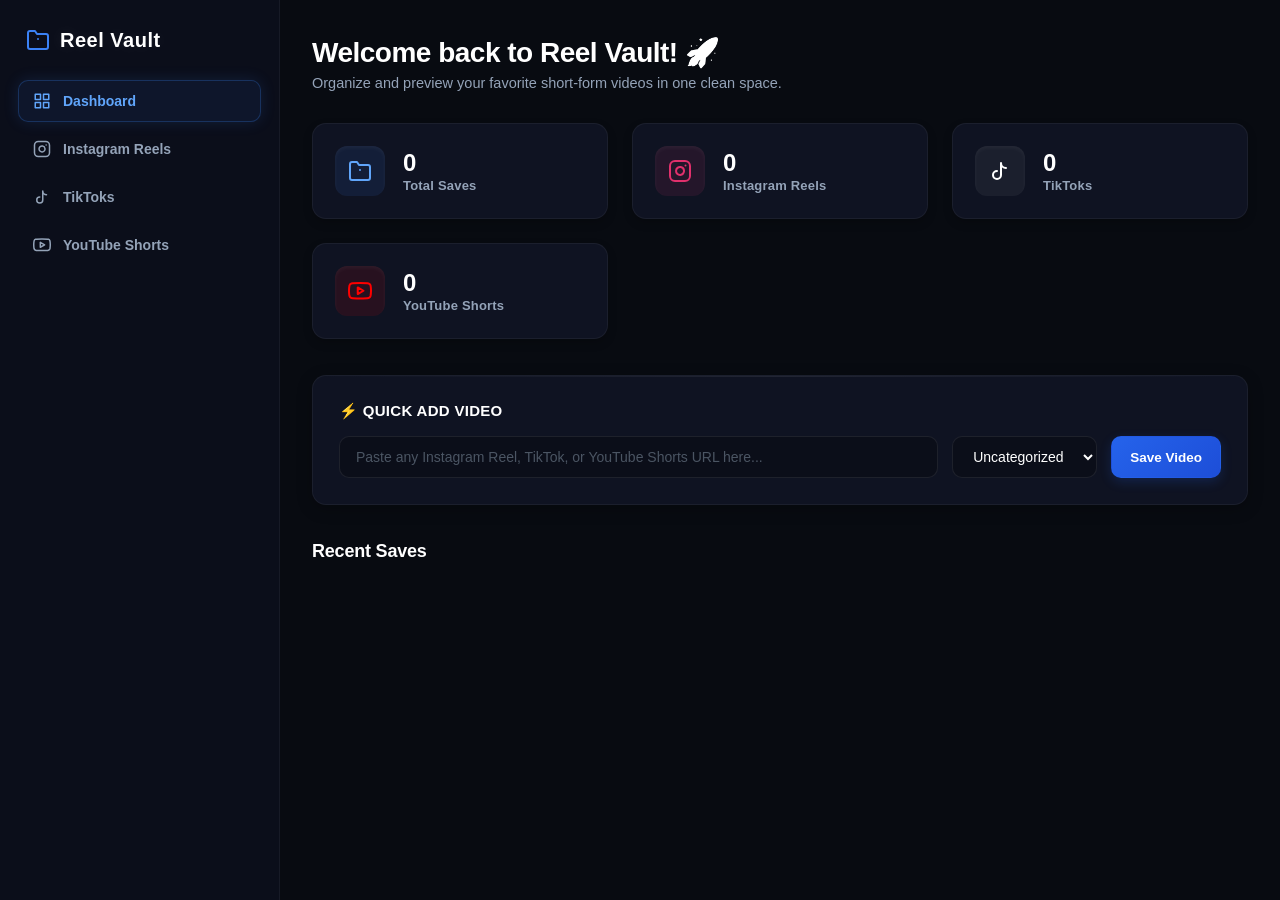
==== index.html @ d4c1bb8c "Initial commit" ====
<!DOCTYPE html>
<html lang="en">
<head>
    <meta charset="UTF-8">
    <meta name="viewport" content="width=device-width, initial-scale=1.0">
    <title>Reel Vault - Dashboard</title>
    <!-- Link to our external CSS file -->
    <link rel="stylesheet" href="style.css">
</head>
<body data-page="dashboard">

    <!-- LEFT SIDEBAR -->
    <aside id="sidebar-navigation">
        <h1>
            <span class="icon" style="color: var(--accent-blue);">
                <svg viewBox="0 0 24 24" width="24" height="24" stroke="currentColor" stroke-width="2" fill="none" stroke-linecap="round" stroke-linejoin="round"><path d="M22 19a2 2 0 0 1-2 2H4a2 2 0 0 1-2-2V5a2 2 0 0 1 2-2h5l2 3h9a2 2 0 0 1 2 2z"></path><path d="M12 11h.01"></path></svg>
            </span>
            Reel Vault
        </h1>
        
        <!-- Navigation Tabs -->
        <nav class="nav-tabs">
            <a href="index.html" class="nav-item active" id="tab-dashboard">
                <span class="icon"><svg viewBox="0 0 24 24" width="18" height="18" stroke="currentColor" stroke-width="2" fill="none" stroke-linecap="round" stroke-linejoin="round"><rect x="3" y="3" width="7" height="7"></rect><rect x="14" y="3" width="7" height="7"></rect><rect x="14" y="14" width="7" height="7"></rect><rect x="3" y="14" width="7" height="7"></rect></svg></span>
                Dashboard
            </a>
            <a href="instagram.html" class="nav-item" id="tab-instagram">
                <span class="icon"><svg viewBox="0 0 24 24" width="18" height="18" stroke="currentColor" stroke-width="2" fill="none" stroke-linecap="round" stroke-linejoin="round"><rect x="2" y="2" width="20" height="20" rx="5" ry="5"></rect><path d="M16 11.37A4 4 0 1 1 12.63 8 4 4 0 0 1 16 11.37z"></path><line x1="17.5" y1="6.5" x2="17.51" y2="6.5"></line></svg></span>
                Instagram Reels
            </a>
            <a href="tiktok.html" class="nav-item" id="tab-tiktok">
                <span class="icon"><svg viewBox="0 0 24 24" width="18" height="18" stroke="currentColor" stroke-width="2" fill="none" stroke-linecap="round" stroke-linejoin="round"><path d="M9 12a4 4 0 1 0 4 4V4a5 5 0 0 0 5 5"></path></svg></span>
                TikToks
            </a>
            <a href="youtube.html" class="nav-item" id="tab-youtube">
                <span class="icon"><svg viewBox="0 0 24 24" width="18" height="18" stroke="currentColor" stroke-width="2" fill="none" stroke-linecap="round" stroke-linejoin="round"><path d="M22.54 6.42a2.78 2.78 0 0 0-1.94-2C18.88 4 12 4 12 4s-6.88 0-8.6.46a2.78 2.78 0 0 0-1.94 2A29 29 0 0 0 1 11.75a29 29 0 0 0 .46 5.33A2.78 2.78 0 0 0 3.4 19c1.72.46 8.6.46 8.6.46s6.88 0 8.6-.46a2.78 2.78 0 0 0 1.94-2 29 29 0 0 0 .46-5.33 29 29 0 0 0-.46-5.33z"></path><polygon points="9.75 15.02 15.5 11.75 9.75 8.48 9.75 15.02"></polygon></svg></span>
                YouTube Shorts
            </a>
        </nav>
    </aside>

    <!-- MAIN CONTENT -->
    <main id="main-content-area">
        
        <div class="dashboard-container">
            <!-- HEADER -->
            <header class="dashboard-header">
                <h1 class="dashboard-title">Welcome back to Reel Vault! 🚀</h1>
                <p class="dashboard-subtitle">Organize and preview your favorite short-form videos in one clean space.</p>
            </header>

            <!-- STATS GRID -->
            <section class="stats-grid">
                <div class="stat-card" onclick="window.location.href='index.html'">
                    <div class="stat-icon total"><span class="icon"><svg viewBox="0 0 24 24" width="24" height="24" stroke="currentColor" stroke-width="2" fill="none" stroke-linecap="round" stroke-linejoin="round"><path d="M22 19a2 2 0 0 1-2 2H4a2 2 0 0 1-2-2V5a2 2 0 0 1 2-2h5l2 3h9a2 2 0 0 1 2 2z"></path><path d="M12 11h.01"></path></svg></span></div>
                    <div class="stat-info">
                        <h3 id="stat-total-count">0</h3>
                        <p>Total Saves</p>
                    </div>
                </div>
                <div class="stat-card" style="cursor: pointer;" onclick="window.location.href='instagram.html'">
                    <div class="stat-icon instagram"><span class="icon"><svg viewBox="0 0 24 24" width="24" height="24" stroke="currentColor" stroke-width="2" fill="none" stroke-linecap="round" stroke-linejoin="round"><rect x="2" y="2" width="20" height="20" rx="5" ry="5"></rect><path d="M16 11.37A4 4 0 1 1 12.63 8 4 4 0 0 1 16 11.37z"></path><line x1="17.5" y1="6.5" x2="17.51" y2="6.5"></line></svg></span></div>
                    <div class="stat-info">
                        <h3 id="stat-instagram-count">0</h3>
                        <p>Instagram Reels</p>
                    </div>
                </div>
                <div class="stat-card" style="cursor: pointer;" onclick="window.location.href='tiktok.html'">
                    <div class="stat-icon tiktok"><span class="icon"><svg viewBox="0 0 24 24" width="24" height="24" stroke="currentColor" stroke-width="2" fill="none" stroke-linecap="round" stroke-linejoin="round"><path d="M9 12a4 4 0 1 0 4 4V4a5 5 0 0 0 5 5"></path></svg></span></div>
                    <div class="stat-info">
                        <h3 id="stat-tiktok-count">0</h3>
                        <p>TikToks</p>
                    </div>
                </div>
                <div class="stat-card" style="cursor: pointer;" onclick="window.location.href='youtube.html'">
                    <div class="stat-icon youtube"><span class="icon"><svg viewBox="0 0 24 24" width="24" height="24" stroke="currentColor" stroke-width="2" fill="none" stroke-linecap="round" stroke-linejoin="round"><path d="M22.54 6.42a2.78 2.78 0 0 0-1.94-2C18.88 4 12 4 12 4s-6.88 0-8.6.46a2.78 2.78 0 0 0-1.94 2A29 29 0 0 0 1 11.75a29 29 0 0 0 .46 5.33A2.78 2.78 0 0 0 3.4 19c1.72.46 8.6.46 8.6.46s6.88 0 8.6-.46a2.78 2.78 0 0 0 1.94-2 29 29 0 0 0 .46-5.33 29 29 0 0 0-.46-5.33z"></path><polygon points="9.75 15.02 15.5 11.75 9.75 8.48 9.75 15.02"></polygon></svg></span></div>
                    <div class="stat-info">
                        <h3 id="stat-youtube-count">0</h3>
                        <p>YouTube Shorts</p>
                    </div>
                </div>
            </section>

            <!-- QUICK SAVE CARD -->
            <section class="quick-save-card">
                <h3>⚡ Quick Add Video</h3>
                <div class="quick-save-form">
                    <input type="text" id="input-video-url" placeholder="Paste any Instagram Reel, TikTok, or YouTube Shorts URL here...">
                    <select id="select-target-folder">
                        <option value="">Uncategorized</option>
                        <!-- JS will inject folder options here -->
                    </select>
                    <button id="action-save-video" class="btn btn-primary">Save Video</button>
                </div>
            </section>

            <!-- RECENT SAVES SECTION -->
            <section>
                <div class="section-header">
                    <h2 id="recent-saves-title">Recent Saves</h2>
                </div>
                
                <div id="video-grid-container" style="padding: 0;">
                    <div id="video-grid">
                        <!-- JS will inject recent cards here -->
                    </div>
                </div>
            </section>
        </div>

    </main>

    <!-- Modal Overlay -->
    <div id="modal-overlay">
        <div class="modal-content">
            <h3 id="modal-title">Input</h3>
            <input type="text" id="modal-input" class="modal-input" placeholder="Enter value...">
            <div class="modal-actions">
                <button onclick="closeModal()" class="btn">Cancel</button>
                <button id="modal-confirm-btn" class="btn btn-primary">Confirm</button>
            </div>
        </div>
    </div>

    <!-- Link to our external Javascript file -->
    <script src="script.js"></script>
</body>
</html>
---- style.css ----
/* --- MODERN DARK MODE GLOBAL VARIABLES & RESET --- */
:root {
    --bg-color: #080b11;
    --card-bg: #0f1322;
    --sidebar-bg: #0b0e1a;
    --border-color: rgba(255, 255, 255, 0.05);
    --text-primary: #f1f5f9;
    --text-secondary: #94a3b8;
    --accent-blue: #3b82f6;
    --accent-blue-hover: #60a5fa;
    --accent-blue-glow: rgba(59, 130, 246, 0.25);
    --danger-red: #f43f5e;
    --danger-red-glow: rgba(244, 63, 94, 0.25);
    
    --instagram-color: #e1306c;
    --instagram-glow: rgba(225, 48, 108, 0.3);
    --tiktok-color: #00f2fe;
    --tiktok-glow-magenta: rgba(254, 44, 85, 0.25);
    --tiktok-glow-cyan: rgba(0, 242, 254, 0.25);
    --youtube-color: #ff0000;
    --youtube-glow: rgba(255, 0, 0, 0.3);
}

* { box-sizing: border-box; margin: 0; padding: 0; }

body {
    font-family: -apple-system, BlinkMacSystemFont, "Segoe UI", Roboto, Helvetica, Arial, sans-serif;
    background-color: var(--bg-color);
    color: var(--text-primary);
    display: flex;
    height: 100vh;
    overflow: hidden;
}

/* Icon utility class */
.icon {
    display: inline-flex;
    align-items: center;
    justify-content: center;
    vertical-align: middle;
}
.icon svg {
    display: block;
}

/* Custom Scrollbar */
::-webkit-scrollbar {
    width: 6px;
    height: 6px;
}
::-webkit-scrollbar-track {
    background: transparent;
}
::-webkit-scrollbar-thumb {
    background: rgba(255, 255, 255, 0.1);
    border-radius: 10px;
}
::-webkit-scrollbar-thumb:hover {
    background: rgba(255, 255, 255, 0.2);
}

/* --- SIDEBAR --- */
#sidebar-navigation {
    width: 280px;
    background-color: var(--sidebar-bg);
    border-right: 1px solid var(--border-color);
    padding: 28px 18px;
    display: flex;
    flex-direction: column;
    overflow-y: auto;
}

#sidebar-navigation h1 {
    font-size: 20px;
    margin-bottom: 28px;
    font-weight: 800;
    padding-left: 8px;
    color: #ffffff;
    display: flex;
    align-items: center;
    gap: 10px;
    letter-spacing: 0.5px;
    text-shadow: 0 0 15px rgba(255, 255, 255, 0.1);
}

/* --- TABS NAVIGATION --- */
.nav-tabs {
    display: flex;
    flex-direction: column;
    gap: 6px;
    margin-bottom: 20px;
}

.nav-item {
    display: flex;
    align-items: center;
    gap: 12px;
    padding: 11px 14px;
    border-radius: 10px;
    color: var(--text-secondary);
    text-decoration: none;
    font-size: 14px;
    font-weight: 600;
    transition: all 0.25s cubic-bezier(0.4, 0, 0.2, 1);
    border: 1px solid transparent;
}

.nav-item:hover {
    background-color: rgba(255, 255, 255, 0.03);
    color: var(--text-primary);
}

/* Active Navigation Tabs */
.nav-item.active#tab-dashboard {
    background-color: rgba(59, 130, 246, 0.08);
    color: #60a5fa;
    border-color: rgba(59, 130, 246, 0.25);
    box-shadow: 0 0 15px rgba(59, 130, 246, 0.15);
}

.nav-item.active#tab-instagram {
    background-color: rgba(225, 48, 108, 0.08);
    color: #f472b6;
    border-color: rgba(225, 48, 108, 0.25);
    box-shadow: 0 0 15px rgba(225, 48, 108, 0.15);
}

.nav-item.active#tab-tiktok {
    background-color: rgba(0, 242, 254, 0.05);
    color: #22d3ee;
    border-color: rgba(0, 242, 254, 0.2);
    box-shadow: 0 0 15px rgba(0, 242, 254, 0.15);
}

.nav-item.active#tab-youtube {
    background-color: rgba(255, 0, 0, 0.06);
    color: #f87171;
    border-color: rgba(255, 0, 0, 0.25);
    box-shadow: 0 0 15px rgba(255, 0, 0, 0.15);
}

.sidebar-divider {
    border: none;
    border-top: 1px solid var(--border-color);
    margin: 16px 0;
}

/* --- FOLDER SECTION HEADER --- */
.sidebar-folders-header {
    display: flex;
    justify-content: space-between;
    align-items: center;
    margin-bottom: 14px;
    padding: 0 8px;
}

.sidebar-folders-header h2 {
    font-size: 11px;
    text-transform: uppercase;
    letter-spacing: 1.2px;
    color: var(--text-secondary);
    font-weight: 700;
}

.btn-new-folder-sm {
    background: none;
    border: none;
    color: var(--accent-blue-hover);
    cursor: pointer;
    font-size: 12px;
    font-weight: 700;
    transition: all 0.2s;
}

.btn-new-folder-sm:hover {
    color: #ffffff;
    text-shadow: 0 0 8px rgba(255, 255, 255, 0.4);
    text-decoration: none;
}

/* --- FOLDER LIST --- */
#sidebar-folder-collection {
    display: flex;
    flex-direction: column;
    gap: 4px;
}

.folder-item {
    padding: 10px 14px;
    border-radius: 8px;
    cursor: pointer;
    font-size: 13.5px;
    font-weight: 600;
    display: flex;
    justify-content: space-between;
    align-items: center;
    transition: all 0.2s ease;
    color: var(--text-secondary);
    border: 1px solid transparent;
}

.folder-item:hover { 
    background-color: rgba(255, 255, 255, 0.02); 
    color: var(--text-primary);
}

.folder-item.active { 
    background-color: rgba(34, 197, 94, 0.08); 
    color: #4ade80; 
    font-weight: 700;
    border-color: rgba(34, 197, 94, 0.2);
    box-shadow: 0 0 15px rgba(34, 197, 94, 0.1);
}

.folder-item .folder-name-container {
    display: flex;
    align-items: center;
    gap: 8px;
    overflow: hidden;
    text-overflow: ellipsis;
    white-space: nowrap;
}

.folder-item .delete-folder-btn {
    display: none;
    background: none;
    border: none;
    color: var(--danger-red);
    cursor: pointer;
    font-size: 16px;
    padding: 0 4px;
    transition: color 0.15s;
}
.folder-item:hover .delete-folder-btn { display: block; }
.folder-item .delete-folder-btn:hover { color: #ff6b8b; }

/* --- GLOBAL BUTTONS --- */
.btn {
    padding: 11px 18px;
    border-radius: 10px;
    border: 1px solid transparent;
    font-size: 13.5px;
    font-weight: 700;
    cursor: pointer;
    transition: all 0.25s cubic-bezier(0.4, 0, 0.2, 1);
    display: inline-flex;
    align-items: center;
    justify-content: center;
}

.btn-primary {
    background: linear-gradient(135deg, #2563eb 0%, #1d4ed8 100%);
    color: white;
    box-shadow: 0 4px 12px rgba(37, 99, 235, 0.2);
}

.btn-primary:hover { 
    background: linear-gradient(135deg, #3b82f6 0%, #2563eb 100%);
    transform: translateY(-1px);
    box-shadow: 0 4px 15px rgba(37, 99, 235, 0.45);
}

/* --- MAIN CONTENT --- */
#main-content-area {
    flex: 1;
    display: flex;
    flex-direction: column;
    overflow: hidden;
    background-color: var(--bg-color);
}

/* --- TOP CONTROLS (Input Areas) --- */
#controls {
    padding: 24px 28px;
    background-color: var(--card-bg);
    border-bottom: 1px solid var(--border-color);
    display: flex;
    gap: 14px;
    align-items: center;
    box-shadow: 0 4px 20px rgba(0, 0, 0, 0.2);
}

#input-video-url {
    flex: 1;
    padding: 11px 16px;
    background-color: rgba(0, 0, 0, 0.25);
    border: 1px solid rgba(255, 255, 255, 0.08);
    border-radius: 10px;
    font-size: 14px;
    color: #ffffff;
    outline: none;
    transition: all 0.25s ease;
}
#input-video-url::placeholder {
    color: #4b5563;
}
#input-video-url:focus { 
    border-color: var(--accent-blue); 
    background-color: rgba(0, 0, 0, 0.4);
    box-shadow: 0 0 15px var(--accent-blue-glow);
}

#select-target-folder {
    padding: 11px 16px;
    background-color: rgba(0, 0, 0, 0.25);
    border: 1px solid rgba(255, 255, 255, 0.08);
    border-radius: 10px;
    font-size: 14px;
    color: #ffffff;
    cursor: pointer;
    outline: none;
    transition: all 0.25s ease;
}
#select-target-folder option {
    background-color: #111422;
    color: #ffffff;
}
#select-target-folder:focus {
    border-color: var(--accent-blue);
    box-shadow: 0 0 15px var(--accent-blue-glow);
}

/* --- DASHBOARD VIEW STYLE --- */
.dashboard-container {
    padding: 36px 32px;
    overflow-y: auto;
    flex: 1;
}

.dashboard-header {
    margin-bottom: 32px;
}

.dashboard-title {
    font-size: 28px;
    font-weight: 850;
    color: #ffffff;
    margin-bottom: 6px;
    letter-spacing: -0.5px;
    background: linear-gradient(135deg, #ffffff 60%, #94a3b8 100%);
    -webkit-background-clip: text;
    -webkit-text-fill-color: transparent;
}

.dashboard-subtitle {
    font-size: 14.5px;
    color: var(--text-secondary);
}

/* STATS CARDS */
.stats-grid {
    display: grid;
    grid-template-columns: repeat(auto-fit, minmax(220px, 1fr));
    gap: 24px;
    margin-bottom: 36px;
}

.stat-card {
    background-color: var(--card-bg);
    border: 1px solid var(--border-color);
    border-radius: 14px;
    padding: 22px;
    display: flex;
    align-items: center;
    gap: 18px;
    box-shadow: 0 4px 10px rgba(0,0,0,0.2);
    transition: all 0.3s cubic-bezier(0.4, 0, 0.2, 1);
}

.stat-card:hover {
    transform: translateY(-3px);
}

.stat-icon {
    font-size: 24px;
    width: 50px;
    height: 50px;
    border-radius: 12px;
    display: flex;
    align-items: center;
    justify-content: center;
    box-shadow: inset 0 2px 4px rgba(255,255,255,0.05);
}

.stat-icon.total { background-color: rgba(59, 130, 246, 0.1); color: var(--accent-blue-hover); }
.stat-icon.instagram { background-color: rgba(225, 48, 108, 0.1); color: var(--instagram-color); }
.stat-icon.tiktok { background-color: rgba(255, 255, 255, 0.05); color: #ffffff; }
.stat-icon.youtube { background-color: rgba(255, 0, 0, 0.1); color: var(--youtube-color); }

.stat-info h3 {
    font-size: 24px;
    font-weight: 800;
    color: #ffffff;
    line-height: 1.2;
}

.stat-info p {
    font-size: 13px;
    color: var(--text-secondary);
    font-weight: 600;
    letter-spacing: 0.2px;
}

/* QUICK SAVE CARD */
.quick-save-card {
    background-color: var(--card-bg);
    border: 1px solid var(--border-color);
    border-radius: 14px;
    padding: 26px;
    margin-bottom: 36px;
    box-shadow: 0 4px 15px rgba(0,0,0,0.25);
    position: relative;
    overflow: hidden;
}

.quick-save-card::before {
    content: '';
    position: absolute;
    top: 0;
    left: 0;
    width: 100%;
    height: 1px;
    background: linear-gradient(90deg, transparent, rgba(255, 255, 255, 0.08), transparent);
}

.quick-save-card h3 {
    font-size: 15px;
    font-weight: 750;
    margin-bottom: 16px;
    display: flex;
    align-items: center;
    gap: 8px;
    color: #ffffff;
    letter-spacing: 0.3px;
    text-transform: uppercase;
}

.quick-save-form {
    display: flex;
    gap: 14px;
}

/* SECTION HEADER */
.section-header {
    display: flex;
    justify-content: space-between;
    align-items: center;
    margin-bottom: 18px;
}

.section-header h2 {
    font-size: 18px;
    font-weight: 800;
    color: #ffffff;
    letter-spacing: -0.2px;
}

/* --- VIDEO GRID --- */
#video-grid-container {
    flex: 1;
    overflow-y: auto;
    padding: 24px 28px;
}

#video-grid {
    display: grid;
    grid-template-columns: repeat(auto-fill, minmax(310px, 1fr));
    gap: 28px;
}

/* REEL MEDIA CARD */
.reel-card {
    background: var(--card-bg);
    border: 1px solid var(--border-color);
    border-radius: 16px;
    overflow: hidden;
    position: relative;
    box-shadow: 0 10px 20px rgba(0,0,0,0.3);
    display: flex;
    flex-direction: column;
    height: 490px;
    transition: all 0.35s cubic-bezier(0.25, 0.8, 0.25, 1);
}

.reel-card:hover {
    transform: translateY(-5px);
}

.reel-media-container {
    flex: 1;
    background-color: #000000;
    position: relative;
    overflow: hidden;
    display: flex;
    align-items: center;
    justify-content: center;
}

.reel-fallback-card {
    display: flex;
    flex-direction: column;
    align-items: center;
    justify-content: center;
    text-align: center;
    padding: 28px;
    color: white;
    background: radial-gradient(circle at center, #1b2135 0%, #0d101a 100%);
    width: 100%;
    height: 100%;
}

.reel-fallback-icon {
    font-size: 44px;
    margin-bottom: 16px;
    filter: drop-shadow(0 0 10px rgba(255,255,255,0.15));
}

.reel-fallback-title {
    font-size: 15.5px;
    font-weight: 700;
    margin-bottom: 12px;
    max-width: 240px;
    overflow: hidden;
    text-overflow: ellipsis;
    display: -webkit-box;
    -webkit-line-clamp: 2;
    -webkit-box-orient: vertical;
}

.reel-fallback-button {
    background-color: rgba(255, 255, 255, 0.05);
    color: white;
    border: 1px solid rgba(255, 255, 255, 0.15);
    padding: 8px 18px;
    border-radius: 20px;
    font-size: 13px;
    font-weight: 600;
    text-decoration: none;
    transition: all 0.25s ease;
}
.reel-fallback-button:hover {
    background-color: #ffffff;
    color: #000000;
    box-shadow: 0 0 15px rgba(255, 255, 255, 0.4);
}

.reel-card iframe {
    width: 100%;
    height: 100%;
    border: none;
}

.delete-reel-btn {
    position: absolute;
    top: 12px;
    right: 12px;
    z-index: 10;
    background: rgba(0, 0, 0, 0.7);
    color: rgba(255,255,255,0.8);
    border: 1px solid rgba(255, 255, 255, 0.1);
    border-radius: 50%;
    width: 32px;
    height: 32px;
    cursor: pointer;
    font-weight: bold;
    font-size: 16px;
    display: flex;
    align-items: center;
    justify-content: center;
    opacity: 0;
    transition: all 0.2s;
}
.reel-card:hover .delete-reel-btn { opacity: 1; }
.delete-reel-btn:hover { 
    background-color: var(--danger-red); 
    border-color: var(--danger-red);
    color: white;
    box-shadow: 0 0 15px var(--danger-red-glow);
}

.badge {
    position: absolute;
    top: 12px;
    left: 12px;
    z-index: 10;
    padding: 5px 12px;
    border-radius: 20px;
    font-size: 10px;
    font-weight: 800;
    color: white;
    text-transform: uppercase;
    box-shadow: 0 4px 10px rgba(0,0,0,0.3);
    letter-spacing: 0.8px;
}

.badge-instagram {
    background: linear-gradient(45deg, #f09433 0%, #e6683c 25%, #dc2743 50%, #cc2366 75%, #bc1888 100%);
    box-shadow: 0 4px 10px rgba(225, 48, 108, 0.3);
}

.badge-tiktok {
    background-color: #000000;
    border: 1px solid #00f2fe;
    box-shadow: 0 4px 10px rgba(0, 242, 254, 0.3);
}

.badge-youtube {
    background: linear-gradient(135deg, #ff0000 0%, #cc0000 100%);
    box-shadow: 0 4px 10px rgba(255, 0, 0, 0.3);
}

.reel-details {
    padding: 14px 18px;
    background-color: #111526;
    border-top: 1px solid var(--border-color);
    font-size: 13px;
}

.reel-details-title {
    font-weight: 700;
    color: #ffffff;
    margin-bottom: 4px;
    overflow: hidden;
    text-overflow: ellipsis;
    white-space: nowrap;
}

.reel-details-folder {
    color: var(--text-secondary);
    font-size: 12px;
    display: flex;
    align-items: center;
    gap: 5px;
    font-weight: 500;
}

.empty-state {
    grid-column: 1 / -1;
    text-align: center;
    padding: 70px 24px;
    background-color: var(--card-bg);
    border: 2px dashed rgba(255, 255, 255, 0.05);
    border-radius: 16px;
    color: var(--text-secondary);
    box-shadow: inset 0 0 20px rgba(0,0,0,0.2);
}

.empty-state-icon {
    font-size: 54px;
    margin-bottom: 14px;
    filter: drop-shadow(0 0 15px rgba(255,255,255,0.05));
}

.empty-state h3 {
    font-size: 19px;
    font-weight: 800;
    color: #ffffff;
    margin-bottom: 6px;
}

.empty-state p {
    font-size: 14px;
    max-width: 320px;
    margin: 0 auto;
    opacity: 0.8;
}

/* Modal Overlay */
#modal-overlay {
    position: fixed;
    top: 0;
    left: 0;
    width: 100%;
    height: 100%;
    background: rgba(0, 0, 0, 0.7);
    display: none;
    align-items: center;
    justify-content: center;
    z-index: 1000;
    backdrop-filter: blur(4px);
}

.modal-content {
    background: var(--card-bg);
    border: 1px solid var(--border-color);
    padding: 24px;
    border-radius: 16px;
    width: 400px;
    box-shadow: 0 10px 25px rgba(0,0,0,0.5);
}

.modal-content h3 {
    margin-bottom: 16px;
    color: #ffffff;
}

.modal-input {
    width: 100%;
    padding: 12px;
    background: rgba(0, 0, 0, 0.2);
    border: 1px solid var(--border-color);
    border-radius: 8px;
    color: #ffffff;
    margin-bottom: 16px;
    outline: none;
}

.modal-actions {
    display: flex;
    justify-content: flex-end;
    gap: 10px;
}

/* Responsive adjustments */
@media (max-width: 768px) {
    body { flex-direction: column; }
    #sidebar-navigation { width: 100%; height: auto; border-right: none; border-bottom: 1px solid var(--border-color); }
    #controls { flex-direction: column; align-items: stretch; }
    .quick-save-form { flex-direction: column; }
}
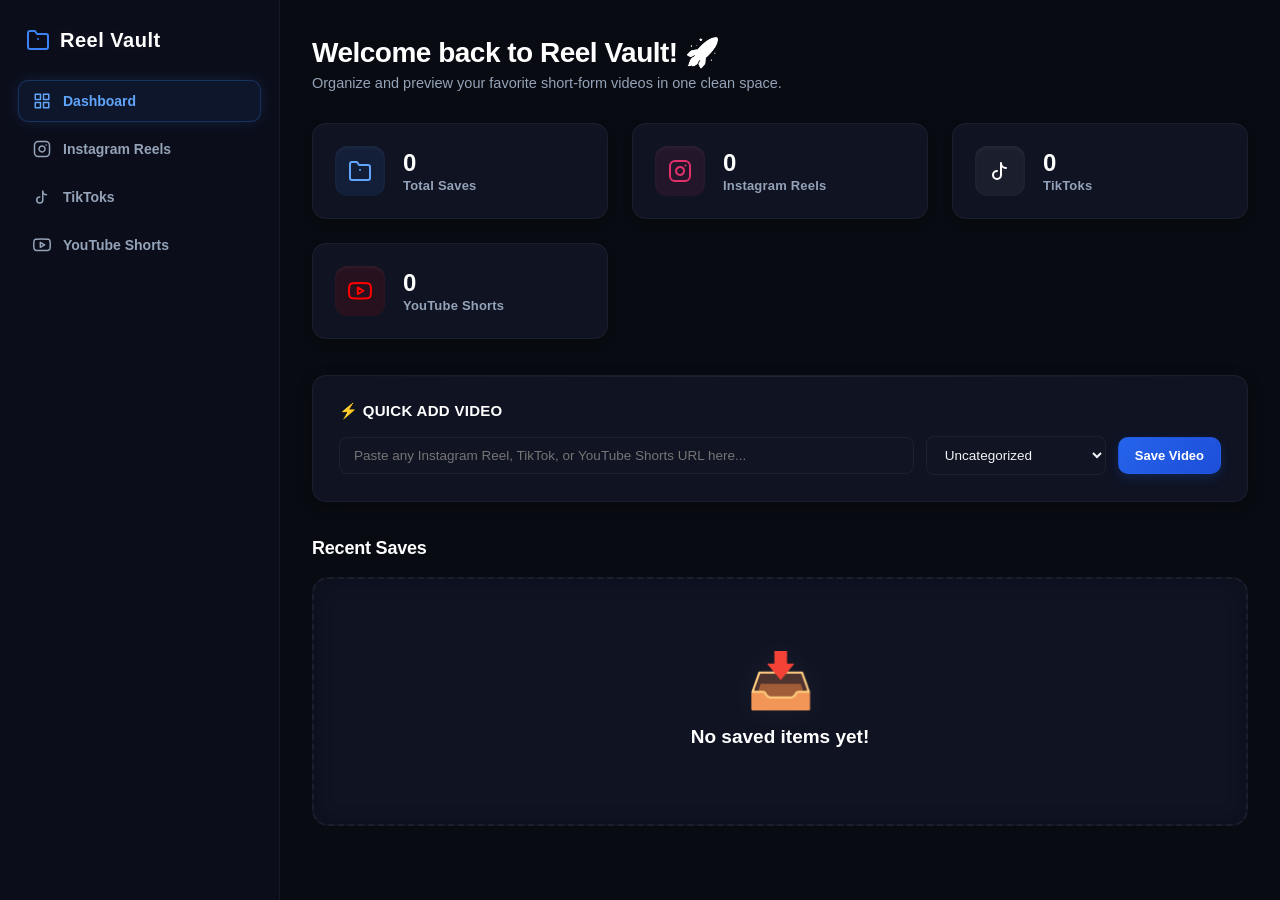
==== commit c87f16ae: "Improvements to UI, added features" ====
--- a/index.html
+++ b/index.html
@@ -110,6 +110,20 @@
 
     </main>
 
+    <!-- Selection Bar -->
+    <div id="selection-bar" style="display:none; align-items: center; gap: 10px; color: var(--text-secondary);">
+        <label style="display:flex; align-items:center; gap:8px; cursor:pointer;"><input type="checkbox" id="select-all-checkbox"> Select All</label>
+        <span id="selection-count" style="font-size: 13px; margin-left: 10px;">0 selected</span>
+        <div style="margin-left: auto; display: flex; gap: 8px; align-items: center;">
+            <select id="move-selected-folder" style="padding: 6px; border-radius: 6px; background: var(--bg-color); color: var(--text-primary); border: 1px solid var(--border-color);">
+                <option value="">Move to...</option>
+                <!-- Options injected by JS -->
+            </select>
+            <button id="delete-selected-btn" class="btn" style="background:var(--danger-red); color:white; padding: 6px 12px; font-size: 12px; height: 30px;">Delete</button>
+            <button id="cancel-selection-btn" class="btn" style="background:rgba(255,255,255,0.1); color:white; padding: 6px 12px; font-size: 12px; height: 30px;">Cancel</button>
+        </div>
+    </div>
+
     <!-- Modal Overlay -->
     <div id="modal-overlay">
         <div class="modal-content">
--- a/style.css
+++ b/style.css
@@ -269,55 +269,35 @@
     background-color: var(--bg-color);
 }
 
-/* --- TOP CONTROLS (Input Areas) --- */
-#controls {
-    padding: 24px 28px;
-    background-color: var(--card-bg);
-    border-bottom: 1px solid var(--border-color);
-    display: flex;
-    gap: 14px;
-    align-items: center;
-    box-shadow: 0 4px 20px rgba(0, 0, 0, 0.2);
-}
-
-#input-video-url {
-    flex: 1;
-    padding: 11px 16px;
-    background-color: rgba(0, 0, 0, 0.25);
-    border: 1px solid rgba(255, 255, 255, 0.08);
-    border-radius: 10px;
-    font-size: 14px;
-    color: #ffffff;
-    outline: none;
-    transition: all 0.25s ease;
-}
-#input-video-url::placeholder {
-    color: #4b5563;
-}
-#input-video-url:focus { 
-    border-color: var(--accent-blue); 
-    background-color: rgba(0, 0, 0, 0.4);
-    box-shadow: 0 0 15px var(--accent-blue-glow);
-}
-
-#select-target-folder {
-    padding: 11px 16px;
-    background-color: rgba(0, 0, 0, 0.25);
-    border: 1px solid rgba(255, 255, 255, 0.08);
-    border-radius: 10px;
-    font-size: 14px;
-    color: #ffffff;
+/* Improved Dropdown Styling */
+select {
+    padding: 10px 14px;
+    background-color: #111422;
+    border: 1px solid var(--border-color);
+    border-radius: 8px;
+    color: var(--text-primary);
+    font-size: 13.5px;
     cursor: pointer;
     outline: none;
-    transition: all 0.25s ease;
-}
-#select-target-folder option {
-    background-color: #111422;
-    color: #ffffff;
-}
-#select-target-folder:focus {
+    transition: border-color 0.2s, box-shadow 0.2s;
+    width: 100%;
+}
+
+select:hover {
     border-color: var(--accent-blue);
-    box-shadow: 0 0 15px var(--accent-blue-glow);
+}
+
+select:focus {
+    border-color: var(--accent-blue);
+    box-shadow: 0 0 0 2px var(--accent-blue-glow);
+}
+
+/* Card-level Folder Swap Dropdown */
+.card-folder-swap {
+    margin-top: 8px;
+    font-size: 12px;
+    padding: 6px 10px;
+    width: calc(100% - 40px); /* Leave room for the menu button */
 }
 
 /* --- DASHBOARD VIEW STYLE --- */
@@ -435,9 +415,57 @@
     text-transform: uppercase;
 }
 
+/* --- QUICK SAVE / CONTROLS SECTION --- */
+.quick-save-card, #controls {
+    background-color: var(--card-bg);
+    border: 1px solid var(--border-color);
+    border-radius: 14px;
+    padding: 26px;
+    box-shadow: 0 4px 15px rgba(0,0,0,0.25);
+    position: relative;
+    overflow: hidden;
+}
+
+#controls {
+    margin: 24px 32px;
+}
+
+.quick-save-card {
+    margin-bottom: 36px;
+}
+
 .quick-save-form {
     display: flex;
-    gap: 14px;
+    gap: 12px;
+    align-items: center;
+}
+
+#input-video-url {
+    flex: 1;
+    padding: 10px 14px;
+    background-color: #111422;
+    border: 1px solid var(--border-color);
+    border-radius: 8px;
+    color: var(--text-primary);
+    font-size: 13.5px;
+    outline: none;
+    transition: border-color 0.2s, box-shadow 0.2s;
+}
+
+#input-video-url:focus {
+    border-color: var(--accent-blue);
+    box-shadow: 0 0 0 2px var(--accent-blue-glow);
+}
+
+#select-target-folder {
+    width: 180px; /* Medium length */
+    flex-shrink: 0;
+}
+
+#action-save-video {
+    padding: 10px 16px; /* Smaller button */
+    font-size: 13px;
+    flex-shrink: 0;
 }
 
 /* SECTION HEADER */
@@ -473,13 +501,13 @@
     background: var(--card-bg);
     border: 1px solid var(--border-color);
     border-radius: 16px;
-    overflow: hidden;
     position: relative;
     box-shadow: 0 10px 20px rgba(0,0,0,0.3);
     display: flex;
     flex-direction: column;
     height: 490px;
     transition: all 0.35s cubic-bezier(0.25, 0.8, 0.25, 1);
+    overflow: visible; /* Fix: Allow menu to render above card */
 }
 
 .reel-card:hover {
@@ -548,6 +576,17 @@
     width: 100%;
     height: 100%;
     border: none;
+}
+
+.card-select-checkbox {
+    position: absolute;
+    top: 12px;
+    left: 12px;
+    z-index: 10;
+    width: 20px;
+    height: 20px;
+    cursor: pointer;
+    accent-color: var(--accent-blue);
 }
 
 .delete-reel-btn {
@@ -711,10 +750,111 @@
     gap: 10px;
 }
 
+/* --- CARD ACTION MENU (3 DOTS) --- */
+.card-menu-container {
+    position: absolute;
+    bottom: 14px;
+    right: 14px;
+    z-index: 20;
+}
+
+.card-menu-btn {
+    background: rgba(0, 0, 0, 0.7);
+    color: rgba(255, 255, 255, 0.8);
+    border: 1px solid rgba(255, 255, 255, 0.1);
+    border-radius: 50%;
+    width: 32px;
+    height: 32px;
+    cursor: pointer;
+    font-weight: bold;
+    font-size: 18px;
+    display: flex;
+    align-items: center;
+    justify-content: center;
+    transition: all 0.2s;
+    outline: none;
+}
+
+.card-menu-btn:hover {
+    background-color: rgba(0, 0, 0, 0.9);
+    border-color: rgba(255, 255, 255, 0.3);
+    color: #ffffff;
+}
+
+.card-menu-dropdown {
+    position: absolute;
+    bottom: 38px;
+    right: 0;
+    background-color: #0f1322;
+    border: 1px solid rgba(255, 255, 255, 0.08);
+    border-radius: 10px;
+    width: 140px;
+    box-shadow: 0 10px 25px rgba(0, 0, 0, 0.5);
+    display: none;
+    flex-direction: column;
+    overflow: hidden;
+    z-index: 100; /* Ensure it is on top */
+    animation: fadeInMenu 0.15s ease-out;
+}
+
+@keyframes fadeInMenu {
+    from { opacity: 0; transform: translateY(-5px); }
+    to { opacity: 1; transform: translateY(0); }
+}
+
+.card-menu-dropdown.show {
+    display: flex;
+}
+
+.card-menu-dropdown .menu-item {
+    background: none;
+    border: none;
+    padding: 11px 14px;
+    color: var(--text-secondary);
+    font-size: 13px;
+    font-weight: 600;
+    text-align: left;
+    cursor: pointer;
+    display: flex;
+    align-items: center;
+    gap: 8px;
+    transition: all 0.15s;
+    width: 100%;
+}
+
+.card-menu-dropdown .menu-item:hover {
+    background-color: rgba(255, 255, 255, 0.04);
+    color: #ffffff;
+}
+
+.card-menu-dropdown .menu-item.delete-card-btn {
+    color: var(--danger-red);
+}
+
+/* --- SELECTION TOOLBAR --- */
+#selection-bar {
+    position: fixed;
+    bottom: 20px;
+    left: 300px;
+    right: 20px;
+    background: var(--card-bg);
+    border: 1px solid var(--border-color);
+    border-radius: 12px;
+    padding: 10px 14px;
+    display: none;
+    align-items: center;
+    gap: 10px;
+    color: var(--text-secondary);
+    box-shadow: 0 4px 15px rgba(0,0,0,0.3);
+    z-index: 999;
+}
+
 /* Responsive adjustments */
 @media (max-width: 768px) {
     body { flex-direction: column; }
     #sidebar-navigation { width: 100%; height: auto; border-right: none; border-bottom: 1px solid var(--border-color); }
     #controls { flex-direction: column; align-items: stretch; }
     .quick-save-form { flex-direction: column; }
-}
+    #selection-bar { left: 20px; }
+}
+
